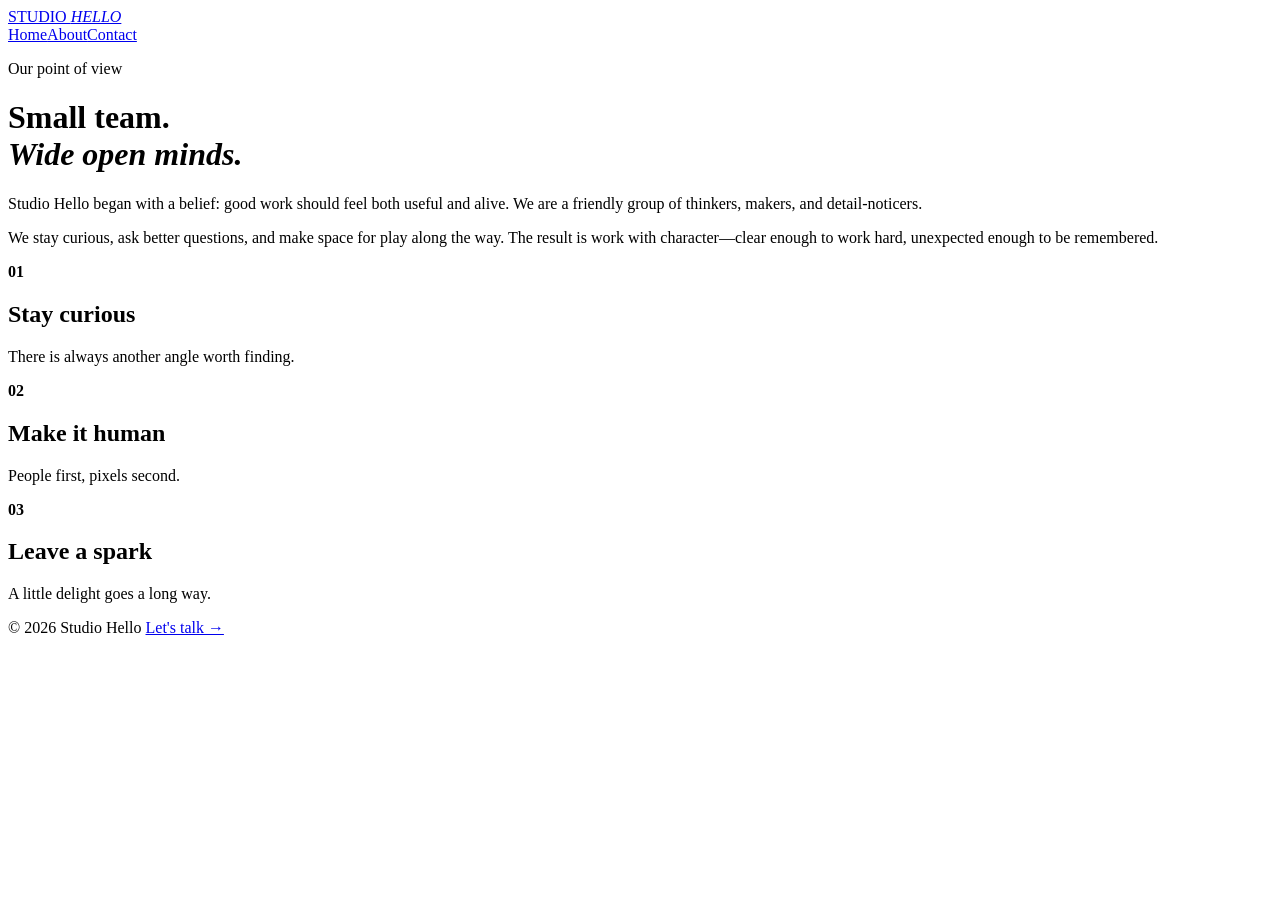
==== about.html @ b97aaff5 "Addded contact page and about page" ====
<!doctype html><html lang="en"><head><meta charset="UTF-8"><meta name="viewport" content="width=device-width, initial-scale=1.0"><title>About | Hello, World!</title><link rel="stylesheet" href="site.css"></head><body><header><a class="brand" href="hello-world.html">STUDIO <i>HELLO</i></a><nav><a href="hello-world.html">Home</a><a href="about.html" aria-current="page">About</a><a href="contact.html">Contact</a></nav></header><main><p class="kicker">Our point of view</p><h1>Small team.<br><em>Wide open minds.</em></h1><div class="split"><p class="lede">Studio Hello began with a belief: good work should feel both useful and alive. We are a friendly group of thinkers, makers, and detail-noticers.</p><p>We stay curious, ask better questions, and make space for play along the way. The result is work with character—clear enough to work hard, unexpected enough to be remembered.</p></div><div class="principles"><article><b>01</b><h2>Stay curious</h2><p>There is always another angle worth finding.</p></article><article><b>02</b><h2>Make it human</h2><p>People first, pixels second.</p></article><article><b>03</b><h2>Leave a spark</h2><p>A little delight goes a long way.</p></article></div></main><footer>© 2026 Studio Hello <a href="contact.html">Let's talk →</a></footer></body></html>
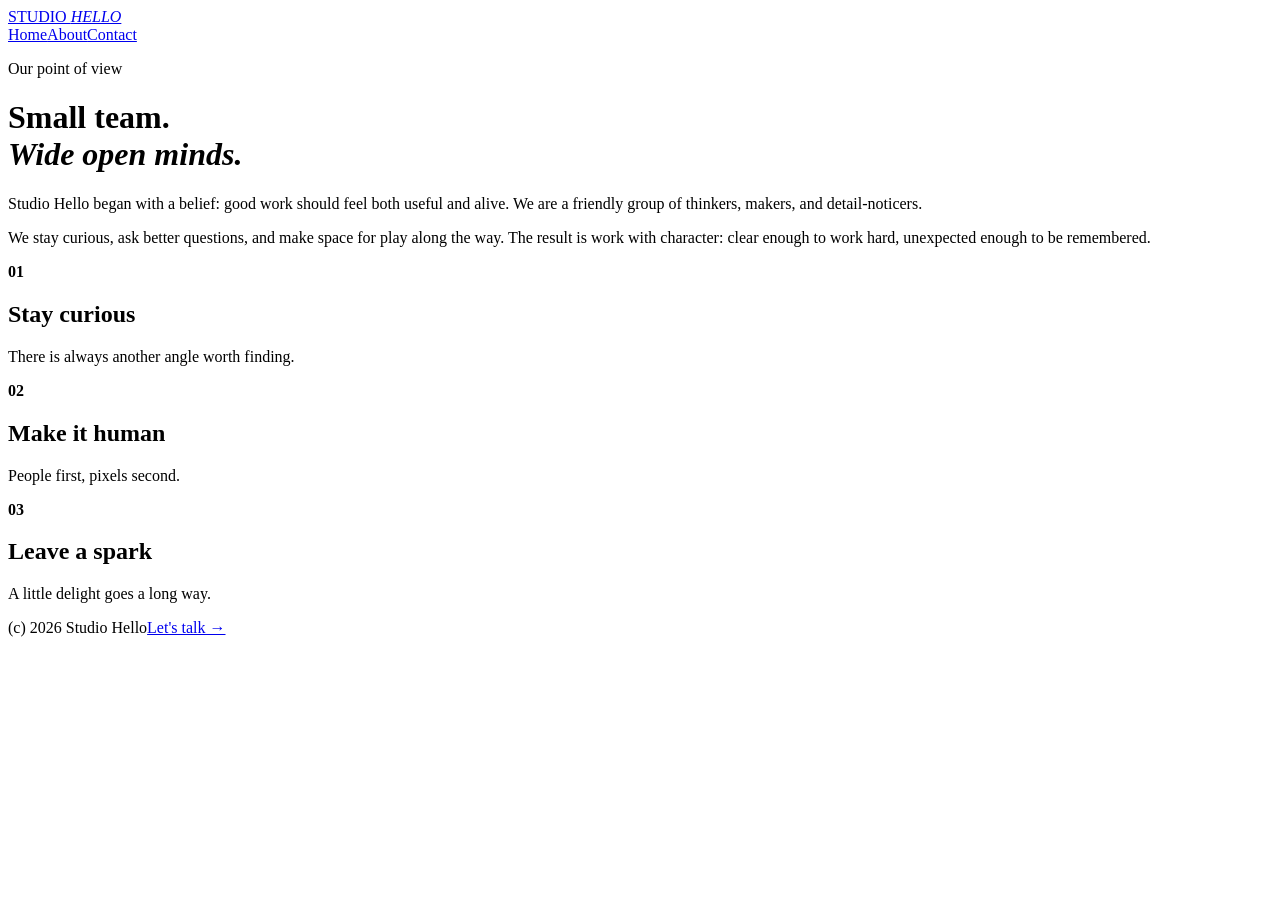
==== commit 750e2e32: "index file name change" ====
--- a/about.html
+++ b/about.html
@@ -1 +1,4 @@
-<!doctype html><html lang="en"><head><meta charset="UTF-8"><meta name="viewport" content="width=device-width, initial-scale=1.0"><title>About | Hello, World!</title><link rel="stylesheet" href="site.css"></head><body><header><a class="brand" href="hello-world.html">STUDIO <i>HELLO</i></a><nav><a href="hello-world.html">Home</a><a href="about.html" aria-current="page">About</a><a href="contact.html">Contact</a></nav></header><main><p class="kicker">Our point of view</p><h1>Small team.<br><em>Wide open minds.</em></h1><div class="split"><p class="lede">Studio Hello began with a belief: good work should feel both useful and alive. We are a friendly group of thinkers, makers, and detail-noticers.</p><p>We stay curious, ask better questions, and make space for play along the way. The result is work with character—clear enough to work hard, unexpected enough to be remembered.</p></div><div class="principles"><article><b>01</b><h2>Stay curious</h2><p>There is always another angle worth finding.</p></article><article><b>02</b><h2>Make it human</h2><p>People first, pixels second.</p></article><article><b>03</b><h2>Leave a spark</h2><p>A little delight goes a long way.</p></article></div></main><footer>© 2026 Studio Hello <a href="contact.html">Let's talk →</a></footer></body></html>
+<!doctype html>
+<html lang="en"><head><meta charset="UTF-8"><meta name="viewport" content="width=device-width, initial-scale=1.0"><title>About | Studio Hello</title><link rel="stylesheet" href="site.css"></head>
+<body><header><a class="brand" href="index.html">STUDIO <i>HELLO</i></a><nav><a href="index.html">Home</a><a href="about.html" aria-current="page">About</a><a href="contact.html">Contact</a></nav></header>
+<main><p class="kicker">Our point of view</p><h1>Small team.<br><em>Wide open minds.</em></h1><div class="split"><p class="lede">Studio Hello began with a belief: good work should feel both useful and alive. We are a friendly group of thinkers, makers, and detail-noticers.</p><p>We stay curious, ask better questions, and make space for play along the way. The result is work with character: clear enough to work hard, unexpected enough to be remembered.</p></div><div class="principles"><article><b>01</b><h2>Stay curious</h2><p>There is always another angle worth finding.</p></article><article><b>02</b><h2>Make it human</h2><p>People first, pixels second.</p></article><article><b>03</b><h2>Leave a spark</h2><p>A little delight goes a long way.</p></article></div></main><footer><span>(c) 2026 Studio Hello</span><a href="contact.html">Let's talk &rarr;</a></footer></body></html>
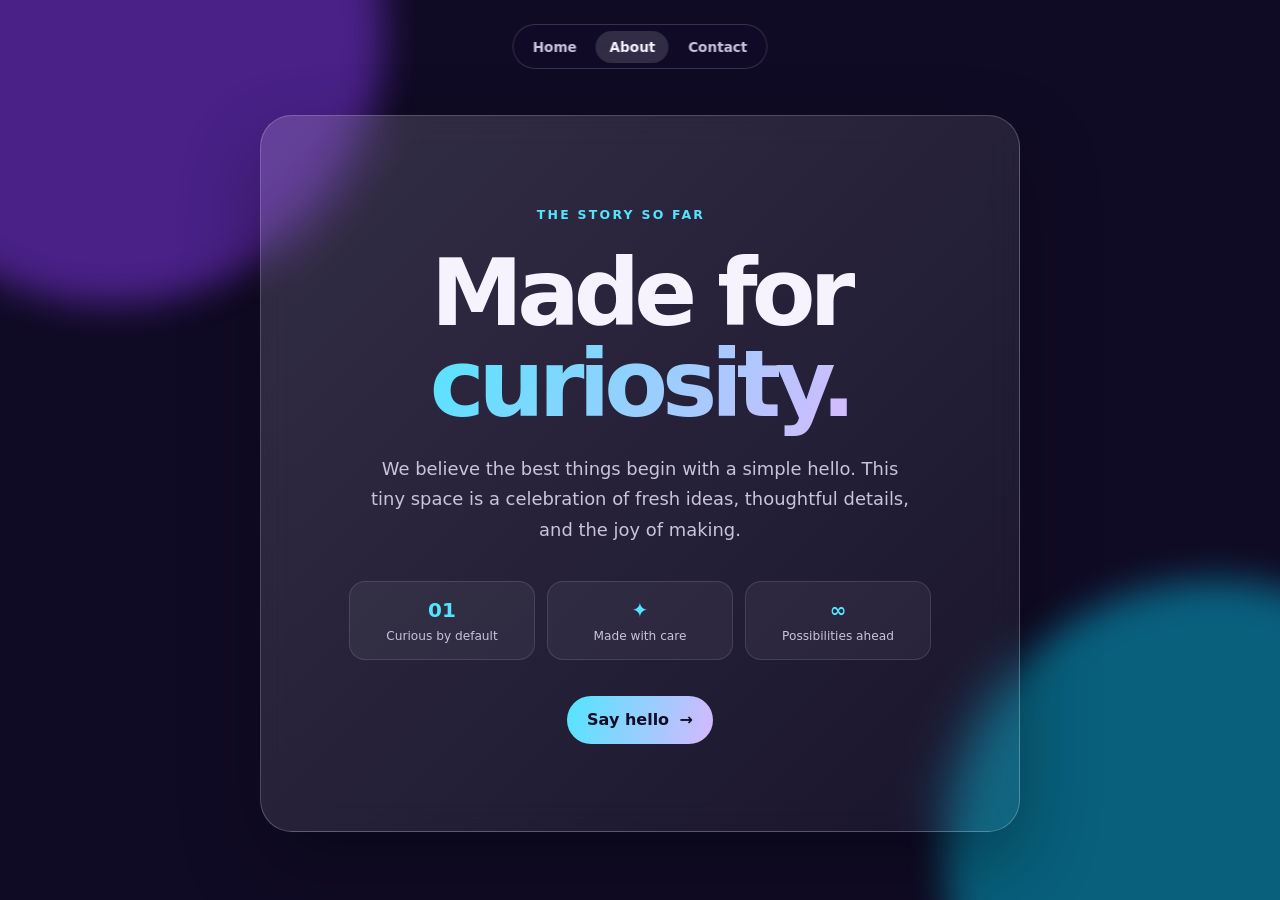
==== commit 2bb7df4b: "the about and contact page changes to orginal" ====
--- a/about.html
+++ b/about.html
@@ -1,4 +1,3 @@
 <!doctype html>
-<html lang="en"><head><meta charset="UTF-8"><meta name="viewport" content="width=device-width, initial-scale=1.0"><title>About | Studio Hello</title><link rel="stylesheet" href="site.css"></head>
-<body><header><a class="brand" href="index.html">STUDIO <i>HELLO</i></a><nav><a href="index.html">Home</a><a href="about.html" aria-current="page">About</a><a href="contact.html">Contact</a></nav></header>
-<main><p class="kicker">Our point of view</p><h1>Small team.<br><em>Wide open minds.</em></h1><div class="split"><p class="lede">Studio Hello began with a belief: good work should feel both useful and alive. We are a friendly group of thinkers, makers, and detail-noticers.</p><p>We stay curious, ask better questions, and make space for play along the way. The result is work with character: clear enough to work hard, unexpected enough to be remembered.</p></div><div class="principles"><article><b>01</b><h2>Stay curious</h2><p>There is always another angle worth finding.</p></article><article><b>02</b><h2>Make it human</h2><p>People first, pixels second.</p></article><article><b>03</b><h2>Leave a spark</h2><p>A little delight goes a long way.</p></article></div></main><footer><span>(c) 2026 Studio Hello</span><a href="contact.html">Let's talk &rarr;</a></footer></body></html>
+<html lang="en"><head><meta charset="UTF-8"><meta name="viewport" content="width=device-width, initial-scale=1.0"><meta name="description" content="About this bright little space."><title>About | Hello, World!</title><link rel="stylesheet" href="site.css"></head>
+<body><div class="orb one" aria-hidden="true"></div><div class="orb two" aria-hidden="true"></div><nav aria-label="Main navigation"><a href="index.html">Home</a><a href="about.html" aria-current="page">About</a><a href="contact.html">Contact</a></nav><main><p class="eyebrow">The story so far</p><h1>Made for <span>curiosity.</span></h1><p>We believe the best things begin with a simple hello. This tiny space is a celebration of fresh ideas, thoughtful details, and the joy of making.</p><section class="cards"><article><b>01</b><span>Curious by default</span></article><article><b>&#10022;</b><span>Made with care</span></article><article><b>&infin;</b><span>Possibilities ahead</span></article></section><a class="button" href="contact.html">Say hello <b>&rarr;</b></a></main></body></html>
--- a/site.css
+++ b/site.css
@@ -0,0 +1 @@
+:root{color-scheme:dark;--ink:#f6f3ff;--muted:#c9c4dc;--cyan:#53e5ff}*{box-sizing:border-box}body{min-height:100vh;margin:0;display:grid;place-items:center;overflow-x:hidden;color:var(--ink);font-family:Inter,ui-sans-serif,system-ui,-apple-system,BlinkMacSystemFont,"Segoe UI",sans-serif;background:#100b25}.orb{position:fixed;width:34rem;aspect-ratio:1;border-radius:50%;filter:blur(18px);opacity:.45;animation:float 12s ease-in-out infinite alternate}.orb.one{top:-15rem;left:-10rem;background:#913cff}.orb.two{right:-13rem;bottom:-14rem;background:#00c7e9;animation-delay:-4s}nav{position:absolute;top:1.5rem;left:50%;z-index:1;display:flex;gap:.35rem;padding:.35rem;border:1px solid #ffffff29;border-radius:999px;background:#120c2a8c;backdrop-filter:blur(12px);transform:translateX(-50%)}nav a{padding:.5rem .85rem;border-radius:999px;color:var(--muted);font-size:.85rem;font-weight:700;text-decoration:none}nav a:hover,nav a[aria-current=page]{background:#ffffff24;color:var(--ink)}main{position:relative;width:min(92vw,760px);margin:5rem 0 2rem;padding:clamp(2.5rem,7vw,5.5rem);text-align:center;background:linear-gradient(135deg,#ffffff26,#ffffff0a);border:1px solid #ffffff38;border-radius:2rem;box-shadow:0 2rem 5rem #00000052;backdrop-filter:blur(18px);animation:enter .8s cubic-bezier(.2,.8,.2,1) both}.eyebrow{margin:0 0 1.4rem;color:var(--cyan);font-size:.78rem;font-weight:800;letter-spacing:.18em;text-transform:uppercase}h1{margin:0;font-size:clamp(3rem,9vw,5.8rem);line-height:.98;letter-spacing:-.065em}h1 span{background:linear-gradient(120deg,var(--cyan),#d6baff);-webkit-background-clip:text;background-clip:text;color:transparent}p{max-width:34rem;margin:1.5rem auto 0;color:var(--muted);font-size:clamp(1rem,2.5vw,1.12rem);line-height:1.7}.cards{display:grid;grid-template-columns:repeat(3,1fr);gap:.75rem;margin:2.25rem 0}.cards article{display:grid;gap:.4rem;padding:1rem .5rem;border:1px solid #ffffff1f;border-radius:1rem;background:#ffffff0d}.cards b{color:var(--cyan);font-size:1.25rem}.cards span{color:var(--muted);font-size:.76rem}.button,button{display:inline-flex;align-items:center;justify-content:center;gap:.65rem;padding:.9rem 1.25rem;border:0;border-radius:999px;color:#130d29;background:linear-gradient(105deg,var(--cyan),#d5b8ff);font:inherit;font-weight:800;text-decoration:none;cursor:pointer}form{display:grid;gap:1rem;max-width:31rem;margin:2rem auto 0;text-align:left}label{display:grid;gap:.45rem;color:var(--muted);font-size:.83rem;font-weight:700}input,textarea{width:100%;padding:.8rem .9rem;border:1px solid #ffffff2e;border-radius:.75rem;outline:none;color:var(--ink);background:#08051959;font:inherit}input:focus,textarea:focus{border-color:var(--cyan);box-shadow:0 0 0 3px #53e5ff20}textarea{resize:vertical}button{justify-self:start;margin-top:.25rem}@keyframes enter{from{opacity:0;transform:translateY(28px) scale(.96)}}@keyframes float{to{transform:translate(5rem,3rem) scale(1.1)}}@media(max-width:480px){.cards{grid-template-columns:1fr}.cards article{grid-template-columns:2rem 1fr;align-items:center;text-align:left}}@media(prefers-reduced-motion:reduce){*,*::before,*::after{animation-duration:.01ms!important;animation-iteration-count:1!important}}
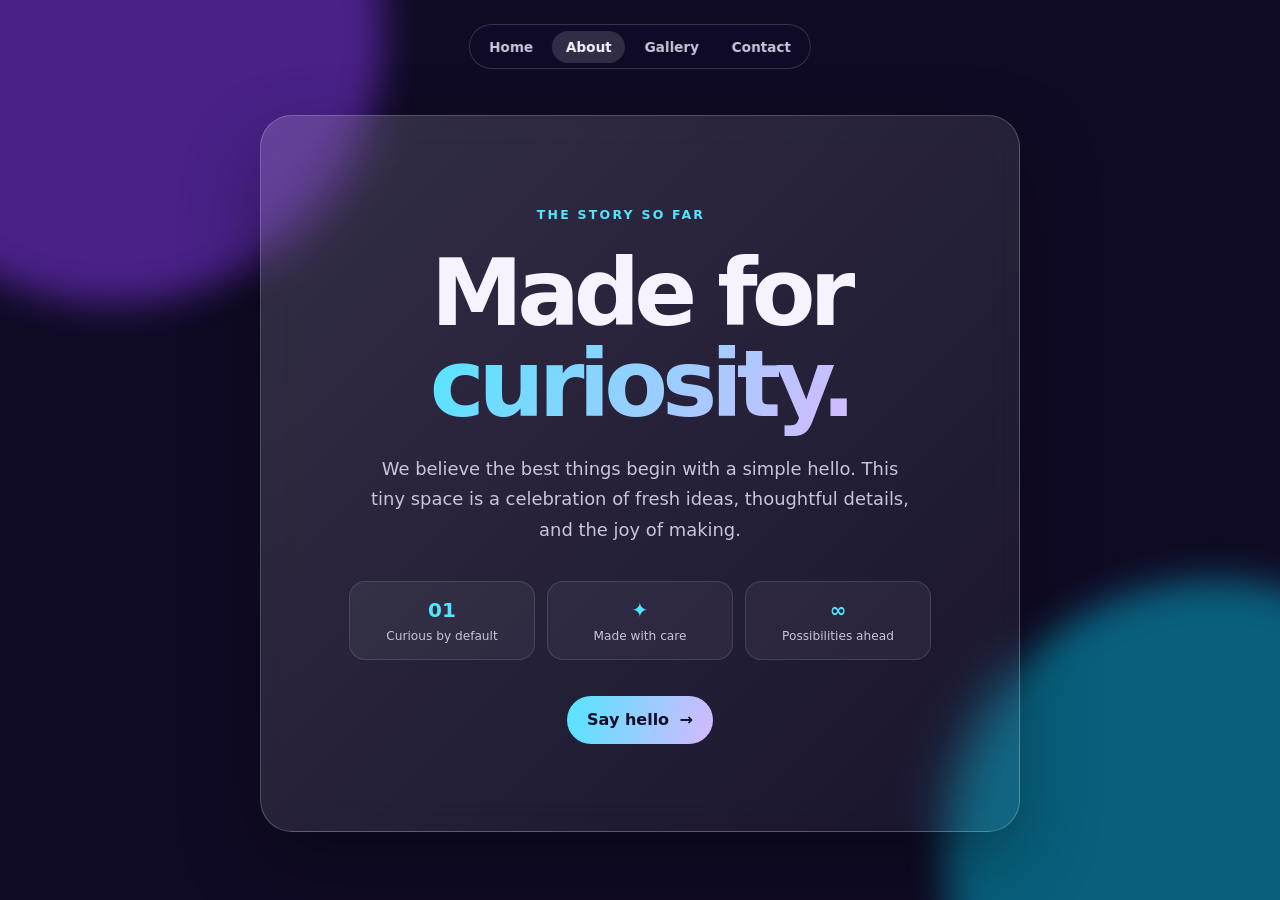
==== commit 7b02abeb: "gallery page added" ====
--- a/about.html
+++ b/about.html
@@ -1,3 +1,3 @@
 <!doctype html>
 <html lang="en"><head><meta charset="UTF-8"><meta name="viewport" content="width=device-width, initial-scale=1.0"><meta name="description" content="About this bright little space."><title>About | Hello, World!</title><link rel="stylesheet" href="site.css"></head>
-<body><div class="orb one" aria-hidden="true"></div><div class="orb two" aria-hidden="true"></div><nav aria-label="Main navigation"><a href="index.html">Home</a><a href="about.html" aria-current="page">About</a><a href="contact.html">Contact</a></nav><main><p class="eyebrow">The story so far</p><h1>Made for <span>curiosity.</span></h1><p>We believe the best things begin with a simple hello. This tiny space is a celebration of fresh ideas, thoughtful details, and the joy of making.</p><section class="cards"><article><b>01</b><span>Curious by default</span></article><article><b>&#10022;</b><span>Made with care</span></article><article><b>&infin;</b><span>Possibilities ahead</span></article></section><a class="button" href="contact.html">Say hello <b>&rarr;</b></a></main></body></html>
+<body><div class="orb one" aria-hidden="true"></div><div class="orb two" aria-hidden="true"></div><nav aria-label="Main navigation"><a href="index.html">Home</a><a href="about.html" aria-current="page">About</a><a href="gallery.html">Gallery</a><a href="contact.html">Contact</a></nav><main><p class="eyebrow">The story so far</p><h1>Made for <span>curiosity.</span></h1><p>We believe the best things begin with a simple hello. This tiny space is a celebration of fresh ideas, thoughtful details, and the joy of making.</p><section class="cards"><article><b>01</b><span>Curious by default</span></article><article><b>&#10022;</b><span>Made with care</span></article><article><b>&infin;</b><span>Possibilities ahead</span></article></section><a class="button" href="contact.html">Say hello <b>&rarr;</b></a></main></body></html>
